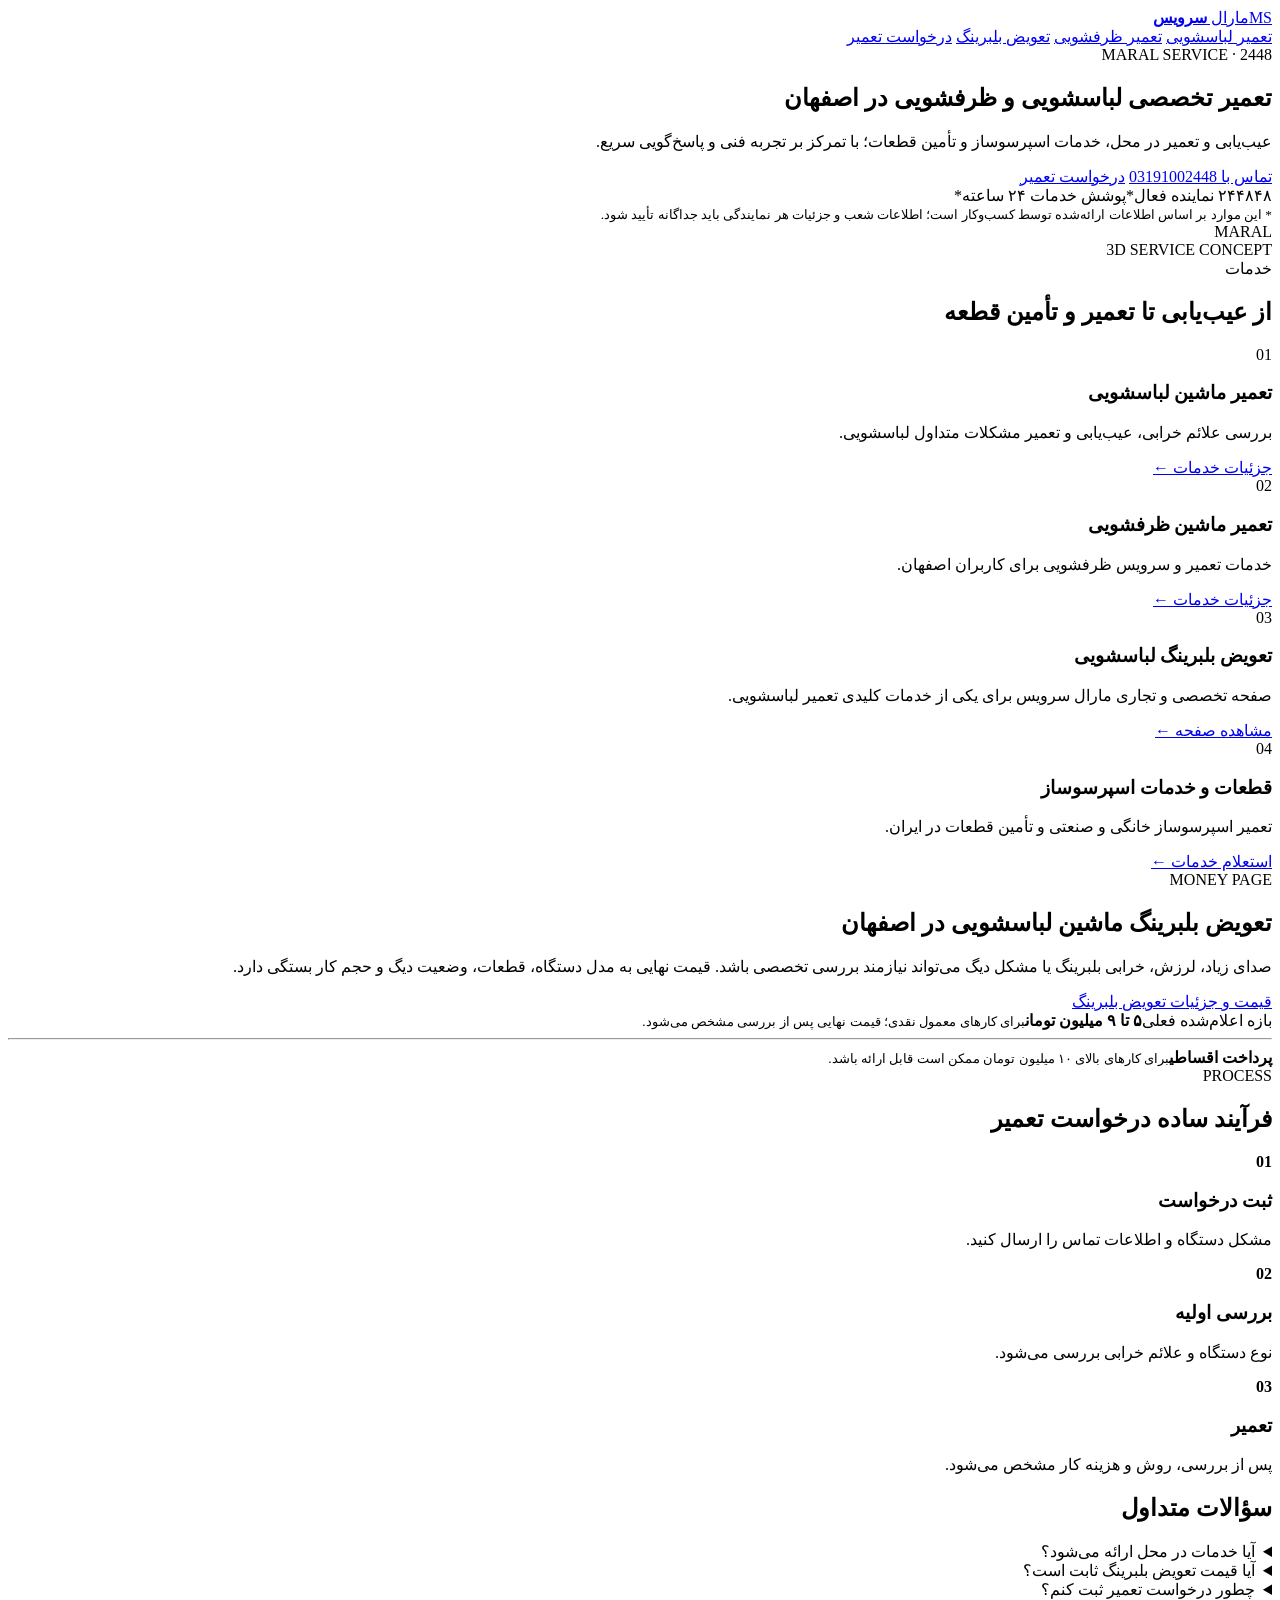
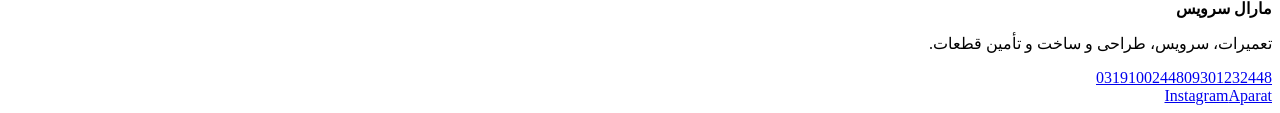
==== index.html @ 30c83e75 "Initial MARAL SERVICE website" ====
<!doctype html>
<html lang="fa" dir="rtl">
<head>
<meta charset="utf-8">
<meta name="viewport" content="width=device-width, initial-scale=1">
<title>مارال سرویس | تعمیر ماشین لباسشویی و ظرفشویی در اصفهان</title>
<meta name="description" content="مارال سرویس؛ تعمیر و سرویس ماشین لباسشویی و ظرفشویی، تعمیر اسپرسوساز و تأمین قطعات. تمرکز خدمات حضوری در اصفهان. درخواست تعمیر و تماس مستقیم.">
<link rel="canonical" href="https://www.91002448.ir/">
<meta property="og:type" content="website">
<meta property="og:title" content="مارال سرویس | تعمیرات تخصصی لوازم خانگی">
<meta property="og:description" content="تعمیر ماشین لباسشویی و ظرفشویی در اصفهان + خدمات اسپرسوساز و تأمین قطعات">
<meta property="og:url" content="https://www.91002448.ir/">
<link rel="stylesheet" href="/assets/style.css">
<script type="application/ld+json">
{
  "@context":"https://schema.org",
  "@type":"LocalBusiness",
  "name":"مارال سرویس",
  "alternateName":"MARAL SERVICE",
  "url":"https://www.91002448.ir/",
  "telephone":["+983191002448","+989301232448"],
  "areaServed":{"@type":"City","name":"Isfahan"},
  "description":"خدمات تعمیر و سرویس ماشین لباسشویی و ظرفشویی، اسپرسوساز و تأمین قطعات."
}
</script>
</head>
<body>
<header class="nav">
  <a class="brand" href="/"><span class="brand-mark">MS</span><span>مارال <b>سرویس</b></span></a>
  <nav>
    <a href="/washer-repair.html">تعمیر لباسشویی</a>
    <a href="/dishwasher-repair.html">تعمیر ظرفشویی</a>
    <a href="/bearing.html">تعویض بلبرینگ</a>
    <a href="/repair-request.html" class="nav-cta">درخواست تعمیر</a>
  </nav>
</header>

<main>
<section class="hero">
  <div class="hero-copy">
    <div class="eyebrow">MARAL SERVICE · 2448</div>
    <h1>تعمیر تخصصی لباسشویی و ظرفشویی در اصفهان</h1>
    <p class="lead">عیب‌یابی و تعمیر در محل، خدمات اسپرسوساز و تأمین قطعات؛ با تمرکز بر تجربه فنی و پاسخ‌گویی سریع.</p>
    <div class="actions">
      <a class="btn primary" href="tel:03191002448" data-event="phone_call_click">تماس با 03191002448</a>
      <a class="btn ghost" href="/repair-request.html" data-event="repair_request">درخواست تعمیر</a>
    </div>
    <div class="trust-row"><span>۲۴۴۸</span><span>۴۸ نماینده فعال*</span><span>پوشش خدمات ۲۴ ساعته*</span></div>
    <small>* این موارد بر اساس اطلاعات ارائه‌شده توسط کسب‌وکار است؛ اطلاعات شعب و جزئیات هر نمایندگی باید جداگانه تأیید شود.</small>
  </div>

  <div class="machine-scene" aria-label="نمایش سه‌بعدی مفهومی ماشین لباسشویی">
    <div class="orb"></div>
    <div class="machine">
      <div class="top-panel"><i></i><i></i><i></i><span>MARAL</span></div>
      <div class="door"><div class="glass"><div class="drum"></div><div class="water"></div></div></div>
      <div class="base"></div>
    </div>
    <div class="scene-label">3D SERVICE CONCEPT</div>
  </div>
</section>

<section class="service-grid section">
  <div class="section-head"><span class="eyebrow">خدمات</span><h2>از عیب‌یابی تا تعمیر و تأمین قطعه</h2></div>
  <article><span class="icon">01</span><h3>تعمیر ماشین لباسشویی</h3><p>بررسی علائم خرابی، عیب‌یابی و تعمیر مشکلات متداول لباسشویی.</p><a href="/washer-repair.html">جزئیات خدمات ←</a></article>
  <article><span class="icon">02</span><h3>تعمیر ماشین ظرفشویی</h3><p>خدمات تعمیر و سرویس ظرفشویی برای کاربران اصفهان.</p><a href="/dishwasher-repair.html">جزئیات خدمات ←</a></article>
  <article class="featured"><span class="icon">03</span><h3>تعویض بلبرینگ لباسشویی</h3><p>صفحه تخصصی و تجاری مارال سرویس برای یکی از خدمات کلیدی تعمیر لباسشویی.</p><a href="/bearing.html">مشاهده صفحه ←</a></article>
  <article><span class="icon">04</span><h3>قطعات و خدمات اسپرسوساز</h3><p>تعمیر اسپرسوساز خانگی و صنعتی و تأمین قطعات در ایران.</p><a href="/repair-request.html">استعلام خدمات ←</a></article>
</section>

<section class="money section">
  <div>
    <span class="eyebrow">MONEY PAGE</span>
    <h2>تعویض بلبرینگ ماشین لباسشویی در اصفهان</h2>
    <p>صدای زیاد، لرزش، خرابی بلبرینگ یا مشکل دیگ می‌تواند نیازمند بررسی تخصصی باشد. قیمت نهایی به مدل دستگاه، قطعات، وضعیت دیگ و حجم کار بستگی دارد.</p>
    <a class="btn primary" href="/bearing.html" data-event="bearing_page_cta">قیمت و جزئیات تعویض بلبرینگ</a>
  </div>
  <div class="price-card"><span>بازه اعلام‌شده فعلی</span><strong>۵ تا ۹ میلیون تومان</strong><small>برای کارهای معمول نقدی؛ قیمت نهایی پس از بررسی مشخص می‌شود.</small><hr><b>پرداخت اقساطی</b><small>برای کارهای بالای ۱۰ میلیون تومان ممکن است قابل ارائه باشد.</small></div>
</section>

<section class="process section">
  <div class="section-head"><span class="eyebrow">PROCESS</span><h2>فرآیند ساده درخواست تعمیر</h2></div>
  <div class="steps"><div><b>01</b><h3>ثبت درخواست</h3><p>مشکل دستگاه و اطلاعات تماس را ارسال کنید.</p></div><div><b>02</b><h3>بررسی اولیه</h3><p>نوع دستگاه و علائم خرابی بررسی می‌شود.</p></div><div><b>03</b><h3>تعمیر</h3><p>پس از بررسی، روش و هزینه کار مشخص می‌شود.</p></div></div>
</section>

<section class="faq section">
<h2>سؤالات متداول</h2>
<details><summary>آیا خدمات در محل ارائه می‌شود؟</summary><p>تمرکز خدمات حضوری مارال سرویس در اصفهان است؛ محدوده دقیق هنگام ثبت درخواست بررسی می‌شود.</p></details>
<details><summary>آیا قیمت تعویض بلبرینگ ثابت است؟</summary><p>خیر. بازه فعلی اعلام‌شده ۵ تا ۹ میلیون تومان است و قیمت نهایی به مدل، قطعه، وضعیت دیگ و حجم کار بستگی دارد.</p></details>
<details><summary>چطور درخواست تعمیر ثبت کنم؟</summary><p>از صفحه درخواست تعمیر فرم کوتاه را تکمیل کنید یا با شماره‌های اعلام‌شده تماس بگیرید.</p></details>
</section>
</main>

<footer><div><b>مارال سرویس</b><p>تعمیرات، سرویس، طراحی و ساخت و تأمین قطعات.</p></div><div><a href="tel:03191002448">03191002448</a><a href="tel:09301232448">09301232448</a></div><div><a href="https://www.instagram.com/marals_services/">Instagram</a><a href="https://www.aparat.com/MARAL_SERVICE">Aparat</a></div></footer>
<script src="/assets/app.js" defer></script>
</body>
</html>
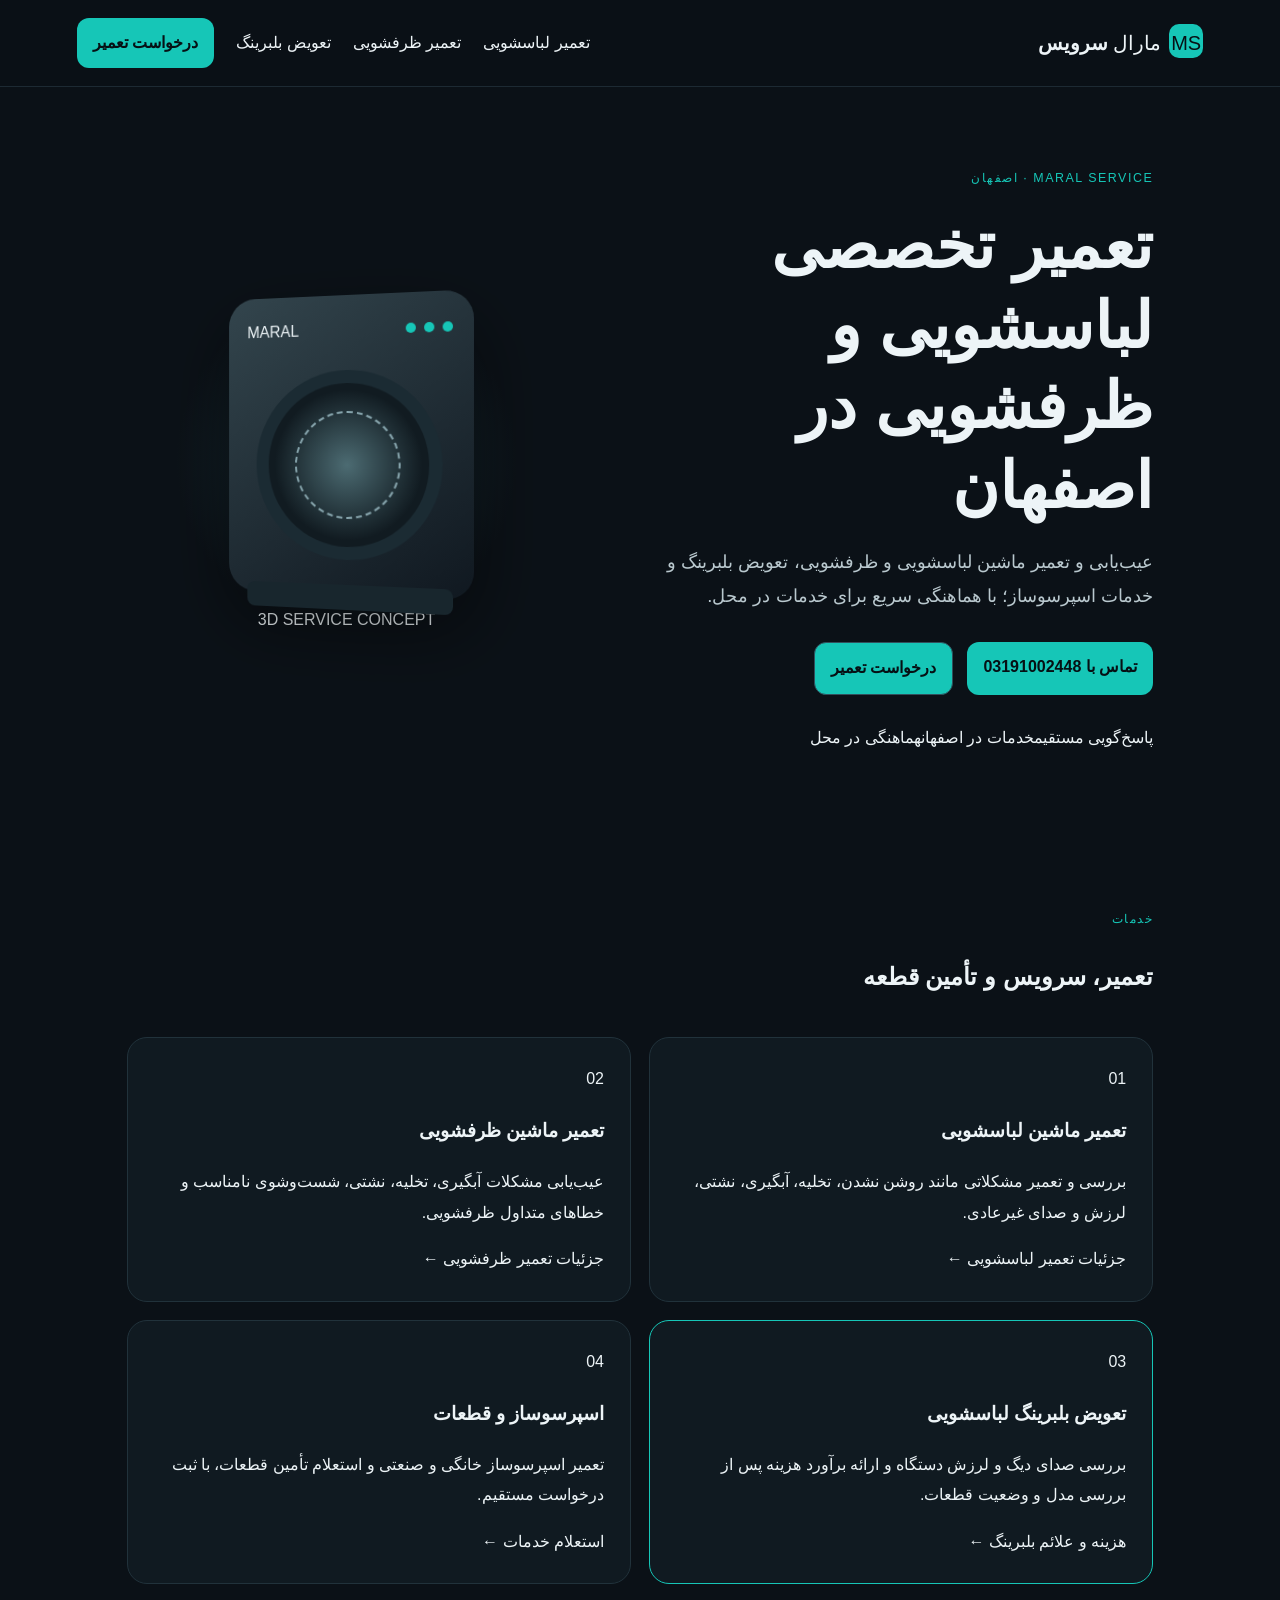
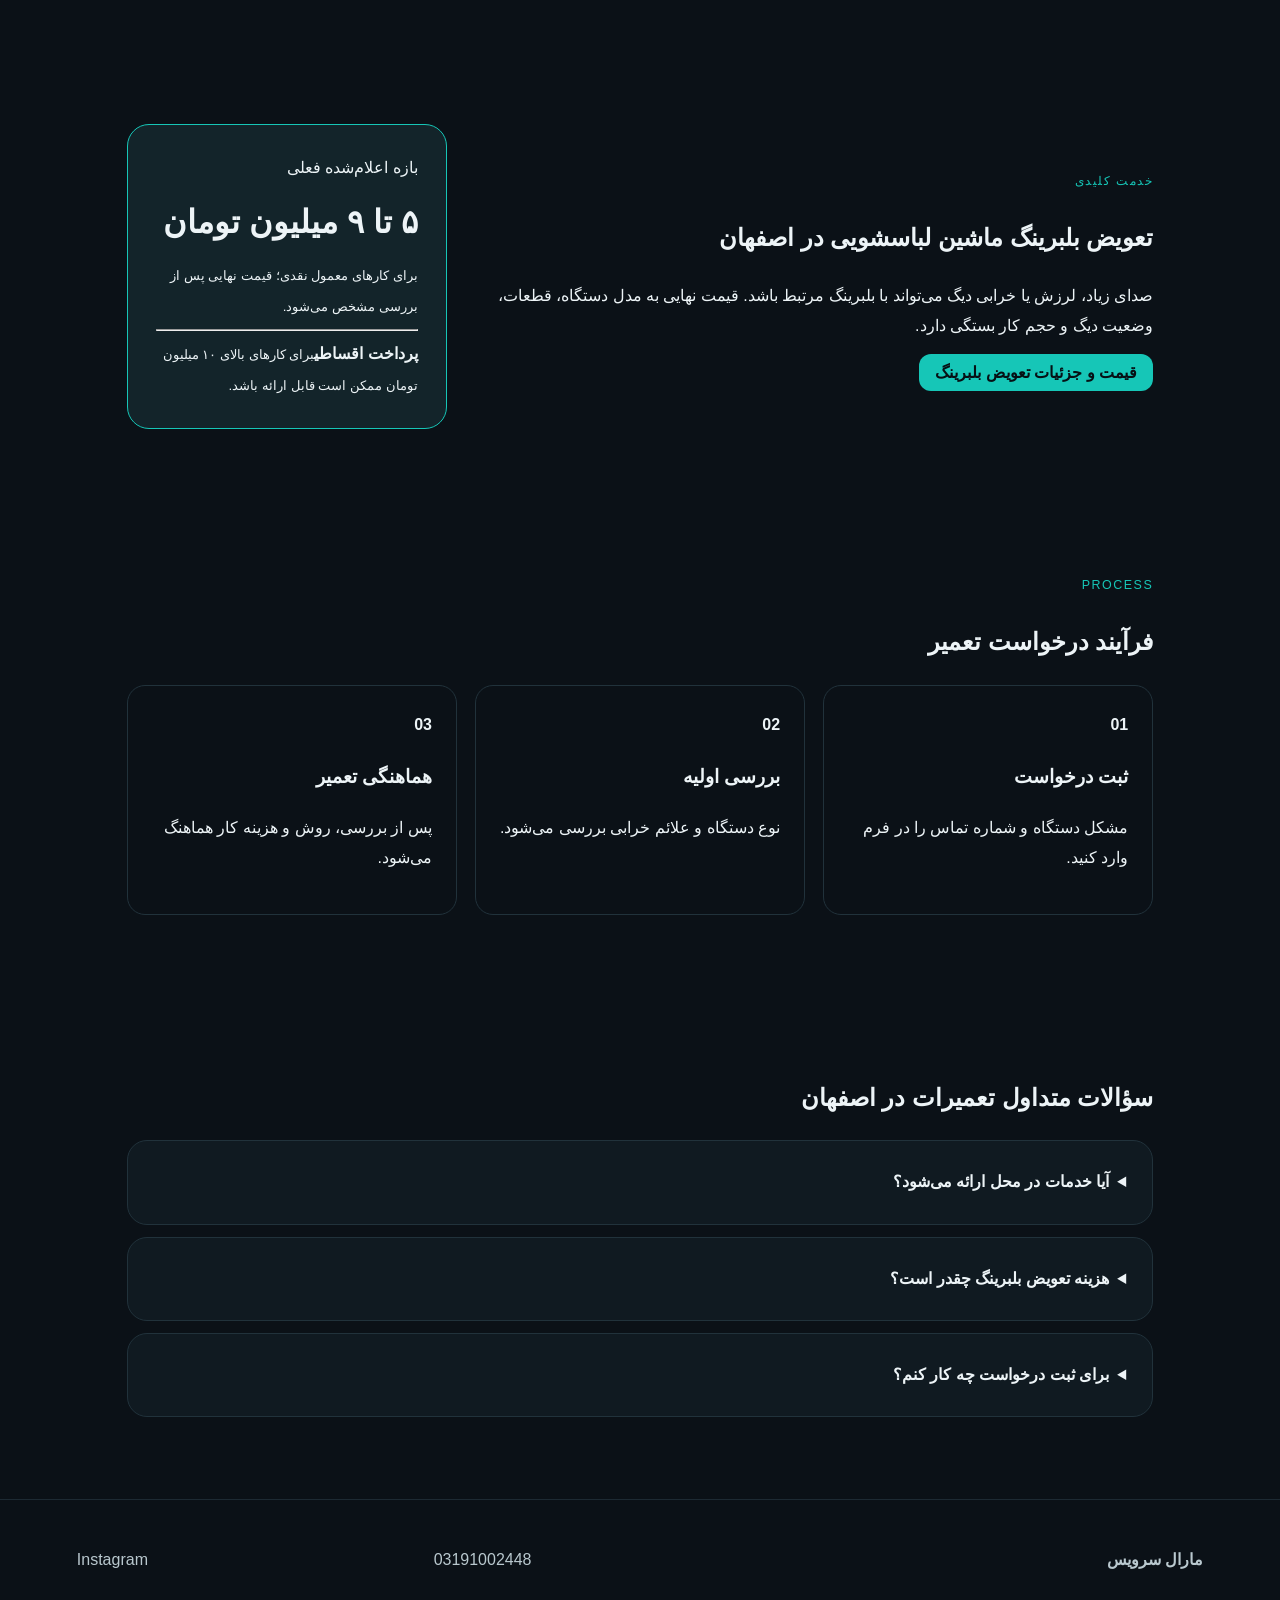
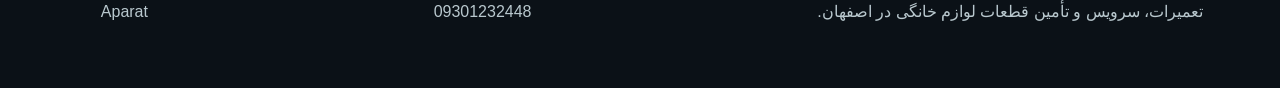
==== commit 9a357ff2: "Improve homepage SEO and conversion UX" ====
--- a/index.html
+++ b/index.html
@@ -4,94 +4,84 @@
 <meta charset="utf-8">
 <meta name="viewport" content="width=device-width, initial-scale=1">
 <title>مارال سرویس | تعمیر ماشین لباسشویی و ظرفشویی در اصفهان</title>
-<meta name="description" content="مارال سرویس؛ تعمیر و سرویس ماشین لباسشویی و ظرفشویی، تعمیر اسپرسوساز و تأمین قطعات. تمرکز خدمات حضوری در اصفهان. درخواست تعمیر و تماس مستقیم.">
+<meta name="description" content="مارال سرویس در اصفهان؛ تعمیر ماشین لباسشویی و ظرفشویی، تعویض بلبرینگ، تعمیر اسپرسوساز و تأمین قطعات. عیب‌یابی و هماهنگی خدمات در محل.">
+<meta name="robots" content="index,follow,max-image-preview:large">
 <link rel="canonical" href="https://www.91002448.ir/">
 <meta property="og:type" content="website">
-<meta property="og:title" content="مارال سرویس | تعمیرات تخصصی لوازم خانگی">
-<meta property="og:description" content="تعمیر ماشین لباسشویی و ظرفشویی در اصفهان + خدمات اسپرسوساز و تأمین قطعات">
+<meta property="og:locale" content="fa_IR">
+<meta property="og:title" content="مارال سرویس | تعمیرات لوازم خانگی در اصفهان">
+<meta property="og:description" content="تعمیر ماشین لباسشویی و ظرفشویی در اصفهان، تعویض بلبرینگ و خدمات اسپرسوساز.">
 <meta property="og:url" content="https://www.91002448.ir/">
+<meta name="twitter:card" content="summary">
 <link rel="stylesheet" href="/assets/style.css">
 <script type="application/ld+json">
 {
-  "@context":"https://schema.org",
-  "@type":"LocalBusiness",
-  "name":"مارال سرویس",
-  "alternateName":"MARAL SERVICE",
-  "url":"https://www.91002448.ir/",
-  "telephone":["+983191002448","+989301232448"],
-  "areaServed":{"@type":"City","name":"Isfahan"},
-  "description":"خدمات تعمیر و سرویس ماشین لباسشویی و ظرفشویی، اسپرسوساز و تأمین قطعات."
+ "@context":"https://schema.org",
+ "@type":"LocalBusiness",
+ "name":"مارال سرویس",
+ "alternateName":"MARAL SERVICE",
+ "url":"https://www.91002448.ir/",
+ "telephone":["+983191002448","+989301232448"],
+ "areaServed":{"@type":"City","name":"Isfahan"},
+ "description":"خدمات تعمیر و سرویس ماشین لباسشویی و ظرفشویی، تعویض بلبرینگ، اسپرسوساز و تأمین قطعات.",
+ "serviceType":["تعمیر ماشین لباسشویی","تعمیر ماشین ظرفشویی","تعویض بلبرینگ ماشین لباسشویی","تعمیر اسپرسوساز"],
+ "sameAs":["https://www.instagram.com/marals_services/","https://www.aparat.com/MARAL_SERVICE"]
 }
 </script>
 </head>
 <body>
 <header class="nav">
-  <a class="brand" href="/"><span class="brand-mark">MS</span><span>مارال <b>سرویس</b></span></a>
-  <nav>
-    <a href="/washer-repair.html">تعمیر لباسشویی</a>
-    <a href="/dishwasher-repair.html">تعمیر ظرفشویی</a>
-    <a href="/bearing.html">تعویض بلبرینگ</a>
-    <a href="/repair-request.html" class="nav-cta">درخواست تعمیر</a>
-  </nav>
+<a class="brand" href="/"><span class="brand-mark">MS</span><span>مارال <b>سرویس</b></span></a>
+<nav>
+<a href="/washer-repair.html">تعمیر لباسشویی</a>
+<a href="/dishwasher-repair.html">تعمیر ظرفشویی</a>
+<a href="/bearing.html">تعویض بلبرینگ</a>
+<a href="/repair-request.html" class="nav-cta">درخواست تعمیر</a>
+</nav>
 </header>
-
 <main>
 <section class="hero">
-  <div class="hero-copy">
-    <div class="eyebrow">MARAL SERVICE · 2448</div>
-    <h1>تعمیر تخصصی لباسشویی و ظرفشویی در اصفهان</h1>
-    <p class="lead">عیب‌یابی و تعمیر در محل، خدمات اسپرسوساز و تأمین قطعات؛ با تمرکز بر تجربه فنی و پاسخ‌گویی سریع.</p>
-    <div class="actions">
-      <a class="btn primary" href="tel:03191002448" data-event="phone_call_click">تماس با 03191002448</a>
-      <a class="btn ghost" href="/repair-request.html" data-event="repair_request">درخواست تعمیر</a>
-    </div>
-    <div class="trust-row"><span>۲۴۴۸</span><span>۴۸ نماینده فعال*</span><span>پوشش خدمات ۲۴ ساعته*</span></div>
-    <small>* این موارد بر اساس اطلاعات ارائه‌شده توسط کسب‌وکار است؛ اطلاعات شعب و جزئیات هر نمایندگی باید جداگانه تأیید شود.</small>
-  </div>
-
-  <div class="machine-scene" aria-label="نمایش سه‌بعدی مفهومی ماشین لباسشویی">
-    <div class="orb"></div>
-    <div class="machine">
-      <div class="top-panel"><i></i><i></i><i></i><span>MARAL</span></div>
-      <div class="door"><div class="glass"><div class="drum"></div><div class="water"></div></div></div>
-      <div class="base"></div>
-    </div>
-    <div class="scene-label">3D SERVICE CONCEPT</div>
-  </div>
+<div class="hero-copy">
+<div class="eyebrow">MARAL SERVICE · اصفهان</div>
+<h1>تعمیر تخصصی لباسشویی و ظرفشویی در اصفهان</h1>
+<p class="lead">عیب‌یابی و تعمیر ماشین لباسشویی و ظرفشویی، تعویض بلبرینگ و خدمات اسپرسوساز؛ با هماهنگی سریع برای خدمات در محل.</p>
+<div class="actions">
+<a class="btn primary" href="tel:03191002448" data-event="phone_call_click">تماس با 03191002448</a>
+<a class="btn ghost" href="/repair-request.html" data-event="repair_request">درخواست تعمیر</a>
+</div>
+<div class="trust-row"><span>پاسخ‌گویی مستقیم</span><span>خدمات در اصفهان</span><span>هماهنگی در محل</span></div>
+</div>
+<div class="machine-scene" aria-label="نمایش سه‌بعدی مفهومی ماشین لباسشویی">
+<div class="orb"></div><div class="machine"><div class="top-panel"><i></i><i></i><i></i><span>MARAL</span></div><div class="door"><div class="glass"><div class="drum"></div><div class="water"></div></div></div><div class="base"></div></div><div class="scene-label">3D SERVICE CONCEPT</div>
+</div>
 </section>
 
 <section class="service-grid section">
-  <div class="section-head"><span class="eyebrow">خدمات</span><h2>از عیب‌یابی تا تعمیر و تأمین قطعه</h2></div>
-  <article><span class="icon">01</span><h3>تعمیر ماشین لباسشویی</h3><p>بررسی علائم خرابی، عیب‌یابی و تعمیر مشکلات متداول لباسشویی.</p><a href="/washer-repair.html">جزئیات خدمات ←</a></article>
-  <article><span class="icon">02</span><h3>تعمیر ماشین ظرفشویی</h3><p>خدمات تعمیر و سرویس ظرفشویی برای کاربران اصفهان.</p><a href="/dishwasher-repair.html">جزئیات خدمات ←</a></article>
-  <article class="featured"><span class="icon">03</span><h3>تعویض بلبرینگ لباسشویی</h3><p>صفحه تخصصی و تجاری مارال سرویس برای یکی از خدمات کلیدی تعمیر لباسشویی.</p><a href="/bearing.html">مشاهده صفحه ←</a></article>
-  <article><span class="icon">04</span><h3>قطعات و خدمات اسپرسوساز</h3><p>تعمیر اسپرسوساز خانگی و صنعتی و تأمین قطعات در ایران.</p><a href="/repair-request.html">استعلام خدمات ←</a></article>
+<div class="section-head"><span class="eyebrow">خدمات</span><h2>تعمیر، سرویس و تأمین قطعه</h2></div>
+<article><span class="icon">01</span><h3>تعمیر ماشین لباسشویی</h3><p>بررسی و تعمیر مشکلاتی مانند روشن نشدن، تخلیه، آبگیری، نشتی، لرزش و صدای غیرعادی.</p><a href="/washer-repair.html">جزئیات تعمیر لباسشویی ←</a></article>
+<article><span class="icon">02</span><h3>تعمیر ماشین ظرفشویی</h3><p>عیب‌یابی مشکلات آبگیری، تخلیه، نشتی، شست‌وشوی نامناسب و خطاهای متداول ظرفشویی.</p><a href="/dishwasher-repair.html">جزئیات تعمیر ظرفشویی ←</a></article>
+<article class="featured"><span class="icon">03</span><h3>تعویض بلبرینگ لباسشویی</h3><p>بررسی صدای دیگ و لرزش دستگاه و ارائه برآورد هزینه پس از بررسی مدل و وضعیت قطعات.</p><a href="/bearing.html">هزینه و علائم بلبرینگ ←</a></article>
+<article><span class="icon">04</span><h3>اسپرسوساز و قطعات</h3><p>تعمیر اسپرسوساز خانگی و صنعتی و استعلام تأمین قطعات، با ثبت درخواست مستقیم.</p><a href="/repair-request.html">استعلام خدمات ←</a></article>
 </section>
 
 <section class="money section">
-  <div>
-    <span class="eyebrow">MONEY PAGE</span>
-    <h2>تعویض بلبرینگ ماشین لباسشویی در اصفهان</h2>
-    <p>صدای زیاد، لرزش، خرابی بلبرینگ یا مشکل دیگ می‌تواند نیازمند بررسی تخصصی باشد. قیمت نهایی به مدل دستگاه، قطعات، وضعیت دیگ و حجم کار بستگی دارد.</p>
-    <a class="btn primary" href="/bearing.html" data-event="bearing_page_cta">قیمت و جزئیات تعویض بلبرینگ</a>
-  </div>
-  <div class="price-card"><span>بازه اعلام‌شده فعلی</span><strong>۵ تا ۹ میلیون تومان</strong><small>برای کارهای معمول نقدی؛ قیمت نهایی پس از بررسی مشخص می‌شود.</small><hr><b>پرداخت اقساطی</b><small>برای کارهای بالای ۱۰ میلیون تومان ممکن است قابل ارائه باشد.</small></div>
+<div><span class="eyebrow">خدمت کلیدی</span><h2>تعویض بلبرینگ ماشین لباسشویی در اصفهان</h2><p>صدای زیاد، لرزش یا خرابی دیگ می‌تواند با بلبرینگ مرتبط باشد. قیمت نهایی به مدل دستگاه، قطعات، وضعیت دیگ و حجم کار بستگی دارد.</p><a class="btn primary" href="/bearing.html">قیمت و جزئیات تعویض بلبرینگ</a></div>
+<div class="price-card"><span>بازه اعلام‌شده فعلی</span><strong>۵ تا ۹ میلیون تومان</strong><small>برای کارهای معمول نقدی؛ قیمت نهایی پس از بررسی مشخص می‌شود.</small><hr><b>پرداخت اقساطی</b><small>برای کارهای بالای ۱۰ میلیون تومان ممکن است قابل ارائه باشد.</small></div>
 </section>
 
 <section class="process section">
-  <div class="section-head"><span class="eyebrow">PROCESS</span><h2>فرآیند ساده درخواست تعمیر</h2></div>
-  <div class="steps"><div><b>01</b><h3>ثبت درخواست</h3><p>مشکل دستگاه و اطلاعات تماس را ارسال کنید.</p></div><div><b>02</b><h3>بررسی اولیه</h3><p>نوع دستگاه و علائم خرابی بررسی می‌شود.</p></div><div><b>03</b><h3>تعمیر</h3><p>پس از بررسی، روش و هزینه کار مشخص می‌شود.</p></div></div>
+<div class="section-head"><span class="eyebrow">PROCESS</span><h2>فرآیند درخواست تعمیر</h2></div>
+<div class="steps"><div><b>01</b><h3>ثبت درخواست</h3><p>مشکل دستگاه و شماره تماس را در فرم وارد کنید.</p></div><div><b>02</b><h3>بررسی اولیه</h3><p>نوع دستگاه و علائم خرابی بررسی می‌شود.</p></div><div><b>03</b><h3>هماهنگی تعمیر</h3><p>پس از بررسی، روش و هزینه کار هماهنگ می‌شود.</p></div></div>
 </section>
 
 <section class="faq section">
-<h2>سؤالات متداول</h2>
+<h2>سؤالات متداول تعمیرات در اصفهان</h2>
 <details><summary>آیا خدمات در محل ارائه می‌شود؟</summary><p>تمرکز خدمات حضوری مارال سرویس در اصفهان است؛ محدوده دقیق هنگام ثبت درخواست بررسی می‌شود.</p></details>
-<details><summary>آیا قیمت تعویض بلبرینگ ثابت است؟</summary><p>خیر. بازه فعلی اعلام‌شده ۵ تا ۹ میلیون تومان است و قیمت نهایی به مدل، قطعه، وضعیت دیگ و حجم کار بستگی دارد.</p></details>
-<details><summary>چطور درخواست تعمیر ثبت کنم؟</summary><p>از صفحه درخواست تعمیر فرم کوتاه را تکمیل کنید یا با شماره‌های اعلام‌شده تماس بگیرید.</p></details>
+<details><summary>هزینه تعویض بلبرینگ چقدر است؟</summary><p>بازه اعلام‌شده فعلی ۵ تا ۹ میلیون تومان است؛ قیمت نهایی به مدل، قطعات و وضعیت دیگ بستگی دارد.</p></details>
+<details><summary>برای ثبت درخواست چه کار کنم؟</summary><p>فرم درخواست را تکمیل کنید؛ پس از ارسال، اطلاعات آماده ارسال در واتساپ می‌شود. همچنین می‌توانید مستقیم تماس بگیرید.</p></details>
 </section>
 </main>
-
-<footer><div><b>مارال سرویس</b><p>تعمیرات، سرویس، طراحی و ساخت و تأمین قطعات.</p></div><div><a href="tel:03191002448">03191002448</a><a href="tel:09301232448">09301232448</a></div><div><a href="https://www.instagram.com/marals_services/">Instagram</a><a href="https://www.aparat.com/MARAL_SERVICE">Aparat</a></div></footer>
+<footer><div><b>مارال سرویس</b><p>تعمیرات، سرویس و تأمین قطعات لوازم خانگی در اصفهان.</p></div><div><a href="tel:03191002448">03191002448</a><a href="tel:09301232448">09301232448</a></div><div><a href="https://www.instagram.com/marals_services/" rel="noopener">Instagram</a><a href="https://www.aparat.com/MARAL_SERVICE" rel="noopener">Aparat</a></div></footer>
 <script src="/assets/app.js" defer></script>
 </body>
 </html>
--- a/assets/style.css
+++ b/assets/style.css
@@ -0,0 +1 @@
+*{box-sizing:border-box}html{scroll-behavior:smooth}body{margin:0;background:#0b1117;color:#edf4f7;font-family:Tahoma,Arial,sans-serif;line-height:1.9}a{color:inherit;text-decoration:none}.nav{display:flex;align-items:center;justify-content:space-between;padding:18px 6%;border-bottom:1px solid #1d2a33;position:sticky;top:0;background:#0b1117ee;backdrop-filter:blur(14px);z-index:10}.nav nav{display:flex;gap:22px;align-items:center}.brand{font-size:1.25rem}.brand-mark{display:inline-grid;place-items:center;width:34px;height:34px;border-radius:10px;background:#16c6b7;color:#071015;margin-left:8px}.nav-cta,.btn{padding:10px 16px;border-radius:12px;background:#16c6b7;color:#061014;font-weight:700}.hero,.page{max-width:1180px;margin:auto;padding:80px 6%}.hero{display:grid;grid-template-columns:1.1fr .9fr;gap:50px;align-items:center;min-height:70vh}.eyebrow{color:#16c6b7;font-size:.78rem;letter-spacing:.12em}.hero h1,.page h1{font-size:clamp(2rem,5vw,4.2rem);line-height:1.25;margin:15px 0}.lead{font-size:1.15rem;color:#b9c8ce}.actions{display:flex;gap:14px;margin:28px 0}.ghost{border:1px solid #31505c;padding:10px 16px;border-radius:12px}.machine-scene{min-height:360px;display:grid;place-items:center;background:radial-gradient(circle,#18323a,#0b1117 60%);border-radius:30px}.machine{width:250px;height:300px;border-radius:28px;background:linear-gradient(145deg,#33454d,#101820);padding:20px;box-shadow:0 30px 80px #0008;transform:perspective(700px) rotateY(-12deg)}.top-panel{display:flex;gap:8px;align-items:center}.top-panel i{width:10px;height:10px;border-radius:50%;background:#16c6b7}.top-panel span{margin-right:auto}.door{margin:25px auto;width:190px;height:190px;border-radius:50%;background:#1b2b33;padding:13px}.glass{width:100%;height:100%;border-radius:50%;background:radial-gradient(circle,#4c6b72,#111b21 65%);position:relative}.drum{position:absolute;inset:28px;border:2px dashed #87a5ad;border-radius:50%}.base{height:25px;margin-top:20px;border-radius:8px;background:#18262d}.section{max-width:1180px;margin:auto;padding:70px 6%}.service-grid{display:grid;grid-template-columns:repeat(2,1fr);gap:18px}.section-head{grid-column:1/-1}.service-grid article,.card,.faq details{border:1px solid #21323b;background:#101a21;border-radius:20px;padding:26px}.featured{border-color:#16c6b7!important}.money{display:grid;grid-template-columns:1fr 320px;gap:30px;align-items:center}.price-card{padding:28px;border-radius:22px;background:#13242a;border:1px solid #16c6b7}.price-card strong{display:block;font-size:2rem;margin:8px 0}.steps{display:grid;grid-template-columns:repeat(3,1fr);gap:18px}.steps>div{padding:24px;border:1px solid #21323b;border-radius:18px}.faq details{margin:12px 0}.faq summary{cursor:pointer;font-weight:700}.form{max-width:700px}.form label{display:block;margin:15px 0}.form input,.form select,.form textarea{width:100%;padding:13px;border-radius:10px;border:1px solid #314650;background:#0b1117;color:#fff}footer{display:flex;justify-content:space-between;gap:30px;padding:45px 6%;border-top:1px solid #1d2a33;color:#b9c8ce}footer div{display:grid;gap:5px}@media(max-width:800px){.nav nav{display:none}.hero,.money{grid-template-columns:1fr}.service-grid,.steps{grid-template-columns:1fr}.hero{padding-top:45px}.machine-scene{min-height:300px}footer{display:grid}.actions{flex-wrap:wrap}}
